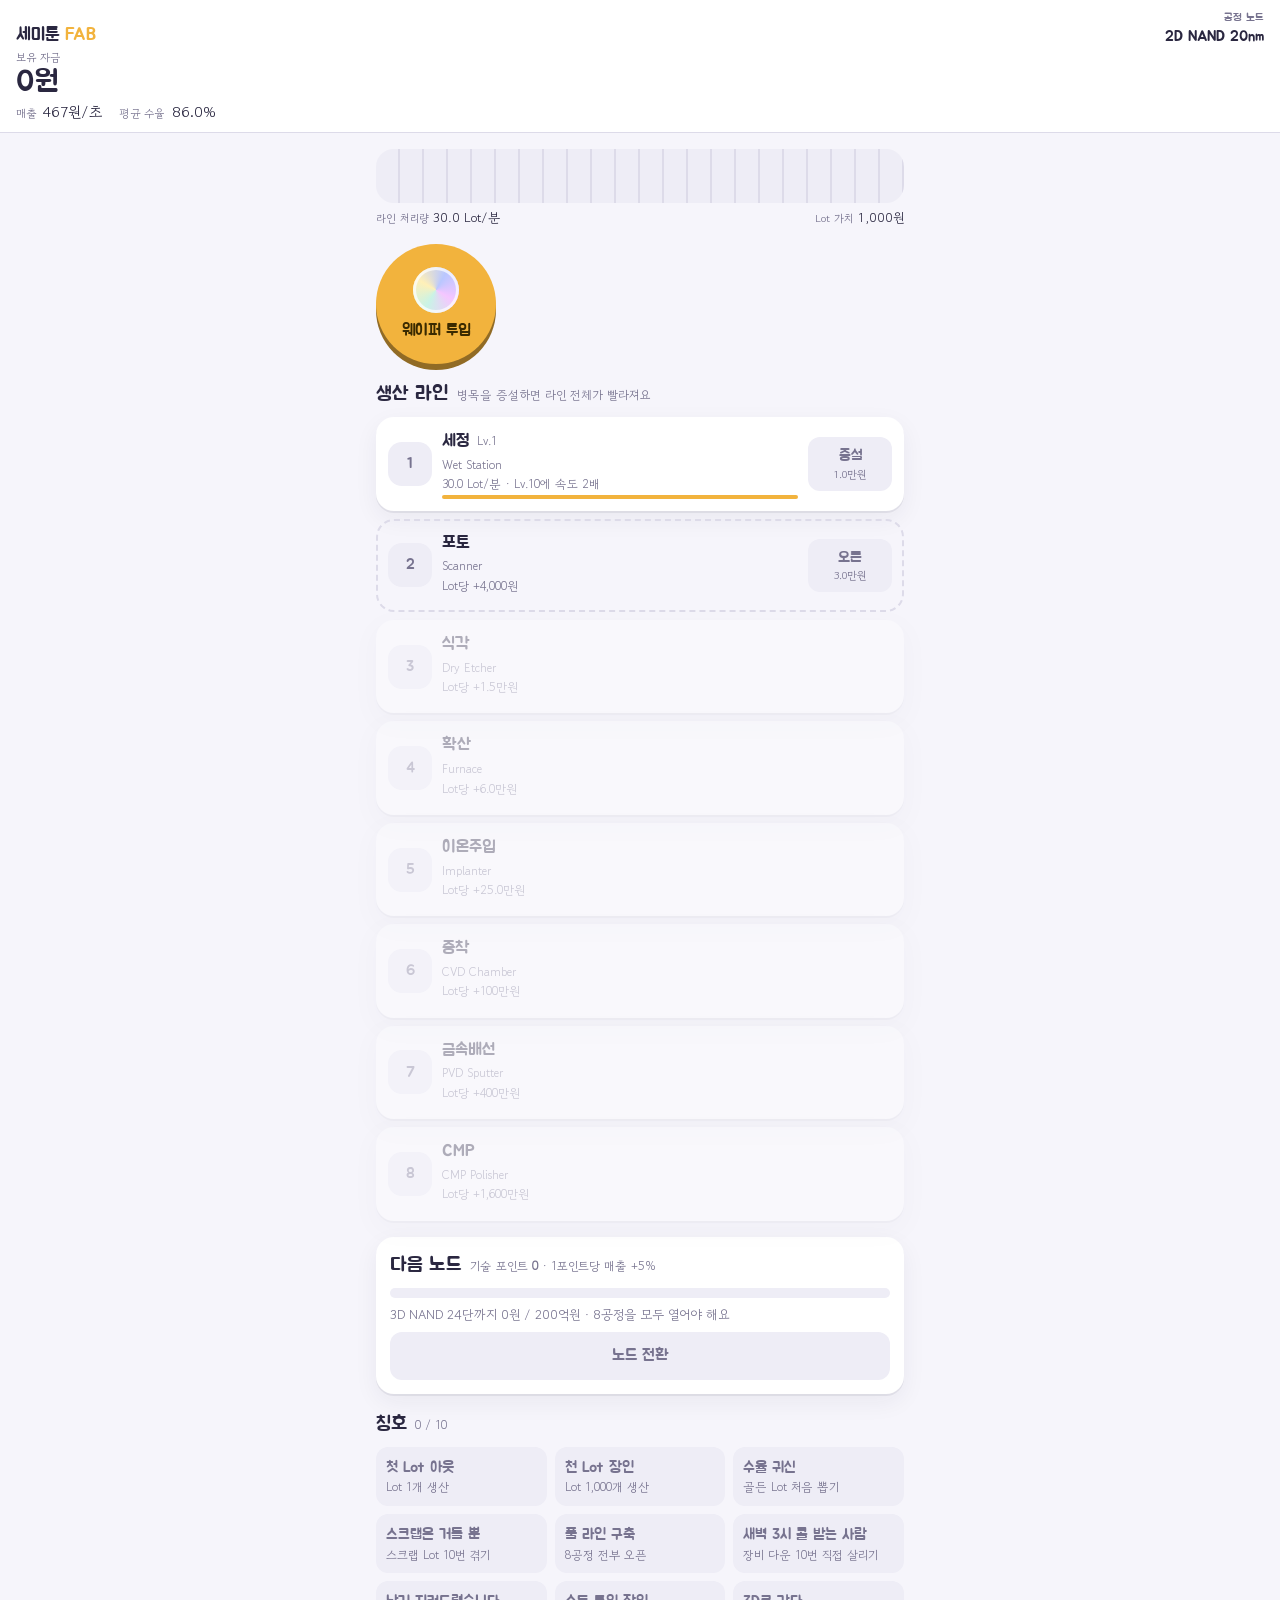
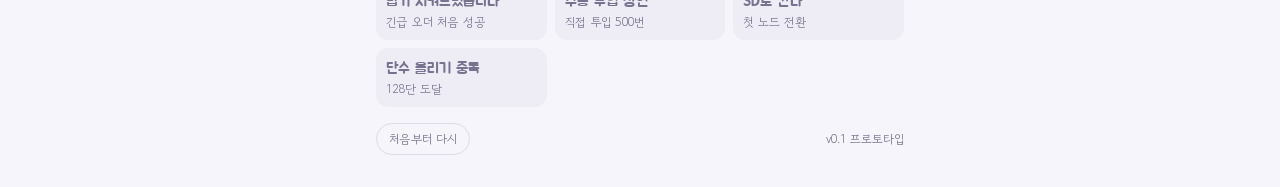
==== index.html @ 812672f9 "v0.1 웹 프로토타입과 협업 규칙 - 8공정 라인, 병목, 수율 룰렛, 돌발 이벤트, 노드 전환, 오프라인 수익, 칭호, 자동 저장 - AGENTS.md: Claude=로직, G" ====
<!doctype html>
<html lang="ko">
<head>
  <meta charset="utf-8">
  <meta name="viewport" content="width=device-width, initial-scale=1, viewport-fit=cover">
  <title>세미툰 FAB</title>
  <meta name="description" content="웨이퍼가 끝없이 흘러가는 귀여운 반도체 팹 방치형 게임">
  <link rel="preconnect" href="https://fonts.googleapis.com">
  <link rel="preconnect" href="https://fonts.gstatic.com" crossorigin>
  <link rel="stylesheet" href="https://fonts.googleapis.com/css2?family=Jua&family=Gowun+Dodum&display=swap">
  <!-- 디자인 (GPT 담당): tokens.css = 색·폰트 변수, style.css = 화면 꾸미기 -->
  <link rel="stylesheet" href="css/tokens.css">
  <link rel="stylesheet" href="css/style.css">
</head>
<body data-event="" data-full-line="false">
  <!--
    id / class / data-속성은 js/ui.js 가 읽고 씁니다. 목록: docs/UI_CONTRACT.md
    장식용 요소는 자유롭게 추가해도 되지만, 계약서에 있는 id와 class는 지우거나 이름을 바꾸지 마세요.
  -->
  <header id="hud" class="hud">
    <div class="hud__brand">세미툰 <b>FAB</b></div>
    <div class="hud__node"><span class="hud__label">공정 노드</span><span id="node-name">2D NAND 20nm</span></div>
    <div class="hud__money"><span class="hud__label">보유 자금</span><span id="money">0원</span></div>
    <div class="hud__stats">
      <span class="hud__stat"><span class="hud__label">매출</span><span id="rate">0원/초</span></span>
      <span class="hud__stat"><span class="hud__label">평균 수율</span><span id="yield-avg">86.0%</span></span>
    </div>
  </header>

  <main class="fab">
    <section id="event-banner" class="event" data-type="" hidden aria-live="polite">
      <div class="event__text">
        <strong id="event-title" class="event__title"></strong>
        <span id="event-desc" class="event__desc"></span>
      </div>
      <span id="event-timer" class="event__timer"></span>
      <button id="event-action" class="event__action" type="button"></button>
      <div class="event__gauge" aria-hidden="true"></div>
    </section>

    <section class="line" aria-label="생산 라인">
      <div id="conveyor" class="conveyor" data-running="false" aria-hidden="true">
        <span class="wafer"></span><span class="wafer"></span><span class="wafer"></span>
        <span class="wafer"></span><span class="wafer"></span><span class="wafer"></span>
      </div>
      <div class="line__stats">
        <span><span class="hud__label">라인 처리량</span> <span id="throughput">0</span></span>
        <span><span class="hud__label">Lot 가치</span> <span id="lot-value">0원</span></span>
      </div>
    </section>

    <section class="tap">
      <button id="tap-btn" class="tap__btn" type="button">
        <span class="tap__wafer" aria-hidden="true"></span>
        <span class="tap__label">웨이퍼 투입</span>
      </button>
      <ol id="lot-feed" class="lot-feed" aria-label="최근 Lot"></ol>
    </section>

    <section class="stations">
      <h2 class="section-title">생산 라인 <small>병목을 증설하면 라인 전체가 빨라져요</small></h2>
      <ol id="station-list" class="station-list"></ol>
    </section>

    <section id="prestige" class="prestige" data-ready="false">
      <h2 class="section-title">다음 노드 <small>기술 포인트 <b id="tech-points">0</b> · 1포인트당 매출 +5%</small></h2>
      <div class="prestige__bar" aria-hidden="true"><span></span></div>
      <p id="prestige-info" class="prestige__info"></p>
      <button id="prestige-btn" class="prestige__btn" type="button" disabled>노드 전환</button>
    </section>

    <section class="achievements">
      <h2 class="section-title">칭호 <small id="achievement-count">0 / 10</small></h2>
      <ul id="achievement-list" class="achievement-list"></ul>
    </section>

    <footer class="footer">
      <button id="reset-btn" class="footer__reset" type="button">처음부터 다시</button>
      <span class="footer__ver">v0.1 프로토타입</span>
    </footer>
  </main>

  <div id="toast-stack" class="toast-stack" aria-live="polite"></div>

  <div id="modal" class="modal" hidden>
    <div class="modal__card" role="dialog" aria-modal="true" aria-labelledby="modal-title">
      <h3 id="modal-title" class="modal__title"></h3>
      <p id="modal-body" class="modal__body"></p>
      <button id="modal-close" class="modal__close" type="button">확인</button>
    </div>
  </div>

  <script type="module" src="js/main.js"></script>
  <!-- 시각 효과 (GPT 담당): fab:* 이벤트를 듣고 연출만 합니다 -->
  <script type="module" src="js/fx.js"></script>
</body>
</html>
---- css/tokens.css ----
/* 디자인 토큰 (담당: GPT)
   임시 버전 — Claude가 화면 확인용으로 만든 기본값입니다. 자유롭게 갈아엎어 주세요.
   컨셉 메모: 포토 베이의 노란 조명 + 방진복 흰색 + 무지갯빛 웨이퍼 */

:root {
  --bg: #f6f5fb;
  --surface: #ffffff;
  --surface-2: #eeedf6;
  --fg: #2a2740;
  --muted: #77738f;
  --line: #dddbe9;

  --accent: #f2b33d;        /* 포토 베이 노란 조명 */
  --accent-fg: #3a2a00;
  --accent-soft: #fff1cf;

  --good: #2fa57a;
  --warn: #e8822a;          /* 병목 */
  --bad: #e2504c;           /* 장비 다운 / 스크랩 */
  --golden: #e7b416;

  --wafer: conic-gradient(from 30deg, #b9c7ff, #f5c6ff, #c9f3e6, #fff0b8, #b9c7ff);

  --font-display: 'Jua', 'Apple SD Gothic Neo', 'Malgun Gothic', sans-serif;
  --font-body: 'Gowun Dodum', 'Apple SD Gothic Neo', 'Malgun Gothic', sans-serif;

  --radius: 18px;
  --radius-sm: 12px;
  --shadow: 0 2px 0 rgba(42, 39, 64, .08), 0 8px 24px rgba(42, 39, 64, .06);
}

@media (prefers-color-scheme: dark) {
  :root {
    --bg: #17151f;
    --surface: #221f2e;
    --surface-2: #2c2939;
    --fg: #efedf7;
    --muted: #a19db8;
    --line: #3a3649;
    --accent: #f5bf55;
    --accent-fg: #2a1d00;
    --accent-soft: #3d321a;
    --shadow: 0 2px 0 rgba(0, 0, 0, .3);
    color-scheme: dark;
  }
}
---- css/style.css ----
/* 화면 스타일 (담당: GPT)
   임시 버전 — 동작 확인용 기본 레이아웃입니다. 상태별 선택자 목록은 docs/UI_CONTRACT.md 참고. */

* { box-sizing: border-box; }
[hidden] { display: none !important; } /* 지우지 마세요: 숨긴 모달·배너가 터치를 막는 버그 방지 */
html, body { margin: 0; }
body {
  background: var(--bg);
  color: var(--fg);
  font-family: var(--font-body);
  font-size: 15px;
  line-height: 1.45;
  -webkit-tap-highlight-color: transparent;
  padding-bottom: env(safe-area-inset-bottom, 0px);
}
button { font: inherit; color: inherit; cursor: pointer; }
button:focus-visible { outline: 3px solid var(--accent); outline-offset: 2px; }
.hud__label { font-size: 11px; color: var(--muted); letter-spacing: .02em; }

/* ---------- 상단 HUD ---------- */
.hud {
  position: sticky; top: 0; z-index: 5;
  display: grid; grid-template-columns: 1fr auto; gap: 2px 12px; align-items: end;
  padding: calc(10px + env(safe-area-inset-top, 0px)) max(16px, env(safe-area-inset-right, 0px)) 10px max(16px, env(safe-area-inset-left, 0px));
  background: var(--surface);
  border-bottom: 1px solid var(--line);
}
.hud__brand { font-family: var(--font-display); font-size: 18px; }
.hud__brand b { color: var(--accent); font-weight: 400; }
.hud__node { display: flex; flex-direction: column; align-items: flex-end; font-family: var(--font-display); }
.hud__money { grid-column: 1 / -1; display: flex; flex-direction: column; }
#money { font-family: var(--font-display); font-size: 30px; line-height: 1.1; font-variant-numeric: tabular-nums; }
.hud__stats { grid-column: 1 / -1; display: flex; gap: 16px; font-variant-numeric: tabular-nums; }
.hud__stat { display: flex; gap: 6px; align-items: baseline; }

.fab {
  display: flex; flex-direction: column; gap: 16px;
  max-width: 560px; margin: 0 auto;
  padding-block: 16px 32px;
  padding-left: max(16px, env(safe-area-inset-left, 0px));
  padding-right: max(16px, env(safe-area-inset-right, 0px));
}
.section-title { font-family: var(--font-display); font-weight: 400; font-size: 20px; margin: 0 0 8px; display: flex; flex-wrap: wrap; align-items: baseline; gap: 8px; }
.section-title small { font-family: var(--font-body); font-size: 12px; color: var(--muted); }

/* ---------- 이벤트 배너 ---------- */
.event {
  position: relative; overflow: hidden;
  display: grid; grid-template-columns: 1fr auto; gap: 4px 12px; align-items: center;
  padding: 12px 14px 16px; border-radius: var(--radius);
  background: var(--accent-soft); border: 2px solid var(--accent);
}
.event[data-type="down"] { background: color-mix(in srgb, var(--bad) 14%, var(--surface)); border-color: var(--bad); animation: shake .4s ease-in-out 2; }
.event[data-type="particle"] { background: var(--surface-2); border-color: var(--muted); }
.event__text { display: flex; flex-direction: column; min-width: 0; }
.event__title { font-family: var(--font-display); font-weight: 400; font-size: 18px; }
.event__desc { font-size: 13px; color: var(--muted); }
.event__timer { font-variant-numeric: tabular-nums; font-size: 13px; color: var(--muted); }
.event__action {
  grid-column: 1 / -1; padding: 10px; border: 0; border-radius: var(--radius-sm);
  background: var(--fg); color: var(--bg); font-family: var(--font-display); font-size: 17px;
}
.event__action:active { transform: scale(.97); }
.event__gauge { position: absolute; left: 0; bottom: 0; height: 4px; width: calc(var(--time-left, 1) * 100%); background: currentColor; opacity: .35; transition: width .1s linear; }

/* ---------- 컨베이어 ---------- */
.line { display: flex; flex-direction: column; gap: 6px; }
.conveyor {
  position: relative; height: 54px; overflow: hidden;
  border-radius: var(--radius); background: var(--surface-2);
  background-image: repeating-linear-gradient(90deg, transparent 0 22px, var(--line) 22px 24px);
}
.wafer {
  position: absolute; top: 9px; left: -40px; width: 36px; height: 36px; border-radius: 50%;
  background: var(--wafer); box-shadow: inset 0 0 0 3px rgba(255,255,255,.6);
  animation: travel calc(var(--lot-interval, 2s) * 6) linear infinite;
}
.wafer:nth-child(2) { animation-delay: calc(var(--lot-interval, 2s) * -1); }
.wafer:nth-child(3) { animation-delay: calc(var(--lot-interval, 2s) * -2); }
.wafer:nth-child(4) { animation-delay: calc(var(--lot-interval, 2s) * -3); }
.wafer:nth-child(5) { animation-delay: calc(var(--lot-interval, 2s) * -4); }
.wafer:nth-child(6) { animation-delay: calc(var(--lot-interval, 2s) * -5); }
.conveyor[data-running="false"] .wafer { animation-play-state: paused; }
@keyframes travel { to { transform: translateX(calc(100vw + 80px)); } }
@media (min-width: 560px) { @keyframes travel { to { transform: translateX(620px); } } }
.line__stats { display: flex; justify-content: space-between; font-size: 13px; font-variant-numeric: tabular-nums; }

/* ---------- 투입 버튼 ---------- */
.tap { display: grid; grid-template-columns: auto 1fr; gap: 12px; align-items: start; }
.tap__btn {
  width: 120px; height: 120px; border-radius: 50%; border: 0;
  display: flex; flex-direction: column; align-items: center; justify-content: center; gap: 6px;
  background: var(--accent); color: var(--accent-fg); box-shadow: 0 6px 0 color-mix(in srgb, var(--accent) 60%, #000);
  font-family: var(--font-display); font-size: 16px; touch-action: manipulation; user-select: none;
}
.tap__btn:active { transform: translateY(4px); box-shadow: 0 2px 0 color-mix(in srgb, var(--accent) 60%, #000); }
.tap__wafer { width: 46px; height: 46px; border-radius: 50%; background: var(--wafer); box-shadow: inset 0 0 0 3px rgba(255,255,255,.7); }
.lot-feed { list-style: none; margin: 0; padding: 0; display: flex; flex-direction: column; gap: 4px; min-width: 0; }
.lot { display: flex; gap: 8px; align-items: baseline; font-size: 13px; padding: 4px 8px; border-radius: 8px; background: var(--surface); font-variant-numeric: tabular-nums; animation: pop .25s ease-out; }
.lot__tag { color: var(--muted); }
.lot__value { margin-left: auto; color: var(--good); }
.lot[data-kind="golden"] { background: var(--golden); color: #3a2a00; }
.lot[data-kind="golden"] .lot__tag, .lot[data-kind="golden"] .lot__value { color: inherit; font-weight: 700; }
.lot[data-kind="scrap"] .lot__tag, .lot[data-kind="scrap"] .lot__value { color: var(--bad); }

/* ---------- 스테이션 ---------- */
.station-list { list-style: none; margin: 0; padding: 0; display: flex; flex-direction: column; gap: 8px; }
.station {
  display: grid; grid-template-columns: 44px 1fr auto; gap: 10px; align-items: center;
  padding: 10px; border-radius: var(--radius); background: var(--surface); box-shadow: var(--shadow);
  border: 2px solid transparent;
}
.station__icon { width: 44px; height: 44px; border-radius: 14px; background: var(--surface-2); display: grid; place-items: center; font-family: var(--font-display); color: var(--muted); }
.station__body { min-width: 0; display: flex; flex-direction: column; gap: 2px; }
.station__head { display: flex; gap: 8px; align-items: baseline; }
.station__name { font-family: var(--font-display); font-size: 17px; }
.station__level { font-size: 12px; color: var(--muted); }
.station__equip, .station__rate { font-size: 12px; color: var(--muted); }
.station__bar { height: 4px; border-radius: 2px; background: var(--surface-2); overflow: hidden; }
.station__bar span { display: block; height: 100%; width: 100%; background: var(--accent); transform-origin: left; animation: fill var(--cycle, 2s) linear infinite; }
@keyframes fill { from { transform: scaleX(0); } to { transform: scaleX(1); } }
.station__action {
  display: flex; flex-direction: column; align-items: center; min-width: 84px;
  padding: 8px 10px; border: 0; border-radius: var(--radius-sm);
  background: var(--accent); color: var(--accent-fg);
}
.station__action-label { font-family: var(--font-display); font-size: 15px; }
.station__cost { font-size: 11px; font-variant-numeric: tabular-nums; }
.station__action:active { transform: scale(.96); }
.station[data-affordable="false"] .station__action { background: var(--surface-2); color: var(--muted); }

.station[data-state="hidden"] { opacity: .35; }
.station[data-state="hidden"] .station__action { visibility: hidden; }
.station[data-state="hidden"] .station__bar,
.station[data-state="locked"] .station__bar { visibility: hidden; }
.station[data-state="locked"] { border-style: dashed; border-color: var(--line); background: transparent; box-shadow: none; }
.station[data-state="bottleneck"] { border-color: var(--warn); }
.station[data-state="bottleneck"] .station__level::after { content: ' · 병목'; color: var(--warn); }
.station[data-state="down"] { border-color: var(--bad); animation: shake .4s ease-in-out infinite; }
.station[data-state="down"] .station__action { background: var(--bad); color: #fff; }
.station[data-state="down"] .station__bar span { animation-play-state: paused; background: var(--bad); }

/* ---------- 노드 전환 ---------- */
.prestige { padding: 14px; border-radius: var(--radius); background: var(--surface); box-shadow: var(--shadow); }
.prestige__bar { height: 10px; border-radius: 5px; background: var(--surface-2); overflow: hidden; }
.prestige__bar span { display: block; height: 100%; background: var(--accent); transform-origin: left; transform: scaleX(var(--progress, 0)); transition: transform .3s; }
.prestige__info { font-size: 13px; color: var(--muted); margin: 8px 0; font-variant-numeric: tabular-nums; }
.prestige__btn { width: 100%; padding: 12px; border: 0; border-radius: var(--radius-sm); background: var(--fg); color: var(--bg); font-family: var(--font-display); font-size: 16px; }
.prestige__btn:disabled { background: var(--surface-2); color: var(--muted); cursor: default; }
.prestige__btn[data-confirm="true"] { background: var(--bad); color: #fff; }

/* ---------- 칭호 ---------- */
.achievement-list { list-style: none; margin: 0; padding: 0; display: grid; grid-template-columns: repeat(auto-fill, minmax(150px, 1fr)); gap: 8px; }
.achievement { display: flex; flex-direction: column; padding: 10px; border-radius: var(--radius-sm); background: var(--surface-2); color: var(--muted); }
.achievement__name { font-family: var(--font-display); font-size: 15px; }
.achievement__desc { font-size: 12px; }
.achievement[data-unlocked="true"] { background: var(--accent-soft); color: var(--fg); }

.footer { display: flex; justify-content: space-between; align-items: center; font-size: 12px; color: var(--muted); }
.footer__reset { background: none; border: 1px solid var(--line); border-radius: 999px; padding: 6px 12px; color: var(--muted); }
.footer__reset[data-confirm="true"] { border-color: var(--bad); color: var(--bad); }

/* ---------- 토스트 / 모달 ---------- */
.toast-stack { position: fixed; left: 0; right: 0; bottom: calc(16px + env(safe-area-inset-bottom, 0px)); display: flex; flex-direction: column; align-items: center; gap: 6px; pointer-events: none; z-index: 20; padding-inline: 16px; }
.toast { padding: 8px 14px; border-radius: 999px; background: var(--fg); color: var(--bg); font-size: 14px; animation: pop .25s ease-out, fade .4s 2.8s forwards; }
.toast[data-kind="good"] { background: var(--good); color: #fff; }
.toast[data-kind="bad"] { background: var(--bad); color: #fff; }
.toast[data-kind="achievement"] { background: var(--golden); color: #3a2a00; }

.modal { position: fixed; inset: 0; z-index: 30; display: grid; place-items: center; padding: 24px; background: rgba(20, 18, 30, .45); }
.modal__card { width: min(360px, 100%); padding: 20px; border-radius: var(--radius); background: var(--surface); text-align: center; }
.modal__title { font-family: var(--font-display); font-weight: 400; font-size: 22px; margin: 0 0 8px; }
.modal__body { margin: 0 0 16px; color: var(--muted); }
.modal__close { width: 100%; padding: 12px; border: 0; border-radius: var(--radius-sm); background: var(--accent); color: var(--accent-fg); font-family: var(--font-display); font-size: 16px; }

body[data-event="particle"] .conveyor { filter: blur(1px) saturate(.6); }

@keyframes shake { 0%, 100% { transform: translateX(0); } 25% { transform: translateX(-3px); } 75% { transform: translateX(3px); } }
@keyframes pop { from { transform: scale(.9); opacity: 0; } }
@keyframes fade { to { opacity: 0; } }

@media (prefers-reduced-motion: reduce) {
  *, *::before, *::after { animation-duration: .01ms !important; animation-iteration-count: 1 !important; transition: none !important; }
}
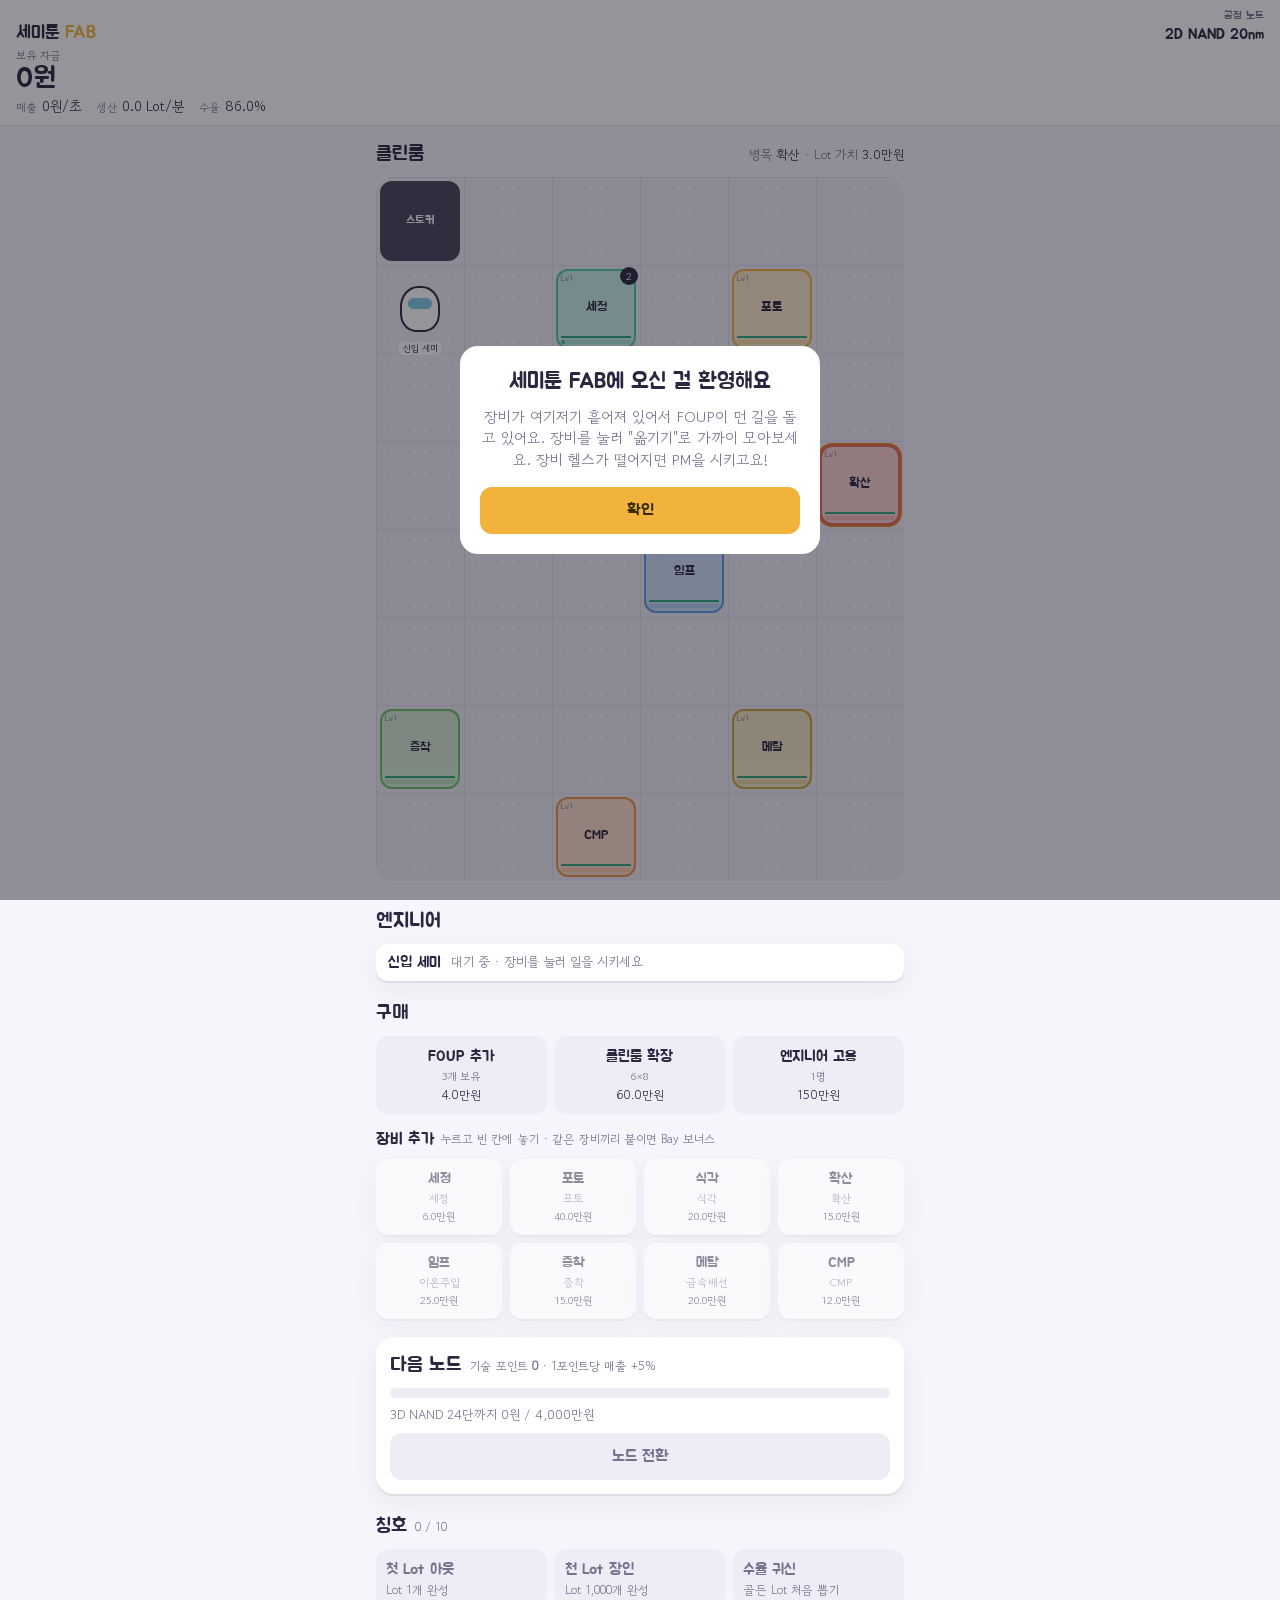
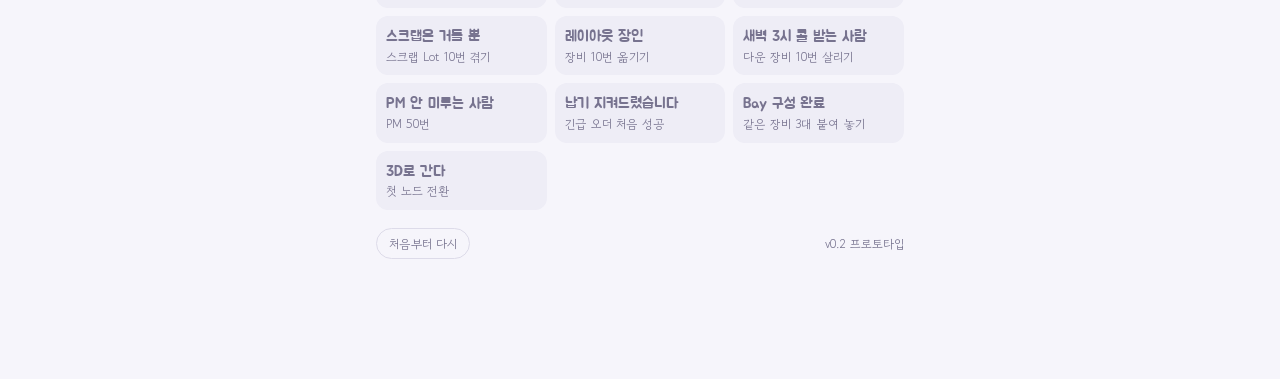
==== commit ab63491c: "WIP: 클린룸 바닥형 팹 (격자 배치, FOUP 이동, 엔지니어) Co-Authored-By: Claude Opus 5.5 <noreply@anthropic.com> Claude" ====
--- a/index.html
+++ b/index.html
@@ -4,7 +4,7 @@
   <meta charset="utf-8">
   <meta name="viewport" content="width=device-width, initial-scale=1, viewport-fit=cover">
   <title>세미툰 FAB</title>
-  <meta name="description" content="웨이퍼가 끝없이 흘러가는 귀여운 반도체 팹 방치형 게임">
+  <meta name="description" content="장비를 깔고 FOUP을 굴리는 귀여운 반도체 팹 타이쿤">
   <link rel="preconnect" href="https://fonts.googleapis.com">
   <link rel="preconnect" href="https://fonts.gstatic.com" crossorigin>
   <link rel="stylesheet" href="https://fonts.googleapis.com/css2?family=Jua&family=Gowun+Dodum&display=swap">
@@ -12,7 +12,7 @@
   <link rel="stylesheet" href="css/tokens.css">
   <link rel="stylesheet" href="css/style.css">
 </head>
-<body data-event="" data-full-line="false">
+<body data-event="">
   <!--
     id / class / data-속성은 js/ui.js 가 읽고 씁니다. 목록: docs/UI_CONTRACT.md
     장식용 요소는 자유롭게 추가해도 되지만, 계약서에 있는 id와 class는 지우거나 이름을 바꾸지 마세요.
@@ -23,7 +23,8 @@
     <div class="hud__money"><span class="hud__label">보유 자금</span><span id="money">0원</span></div>
     <div class="hud__stats">
       <span class="hud__stat"><span class="hud__label">매출</span><span id="rate">0원/초</span></span>
-      <span class="hud__stat"><span class="hud__label">평균 수율</span><span id="yield-avg">86.0%</span></span>
+      <span class="hud__stat"><span class="hud__label">생산</span><span id="lots-rate">0 Lot/분</span></span>
+      <span class="hud__stat"><span class="hud__label">수율</span><span id="yield-avg">86.0%</span></span>
     </div>
   </header>
 
@@ -38,28 +39,61 @@
       <div class="event__gauge" aria-hidden="true"></div>
     </section>
 
-    <section class="line" aria-label="생산 라인">
-      <div id="conveyor" class="conveyor" data-running="false" aria-hidden="true">
-        <span class="wafer"></span><span class="wafer"></span><span class="wafer"></span>
-        <span class="wafer"></span><span class="wafer"></span><span class="wafer"></span>
+    <section class="cleanroom" aria-label="클린룸">
+      <div class="cleanroom__head">
+        <h2 class="section-title">클린룸</h2>
+        <span class="cleanroom__meta">병목 <b id="bottleneck">-</b> · Lot 가치 <b id="lot-value">0원</b></span>
       </div>
-      <div class="line__stats">
-        <span><span class="hud__label">라인 처리량</span> <span id="throughput">0</span></span>
-        <span><span class="hud__label">Lot 가치</span> <span id="lot-value">0원</span></span>
+      <div id="mode-bar" class="mode-bar" hidden>
+        <span id="mode-text"></span>
+        <button id="mode-cancel" class="mode-bar__cancel" type="button">취소</button>
+      </div>
+      <!-- 바닥: JS가 --cols, --rows, --cell 을 넣고, 모든 엔티티는 --x, --y 칸 좌표로 배치됩니다 -->
+      <div id="floor" class="floor" data-mode="">
+        <div id="stocker" class="stocker" aria-label="스토커"><span class="stocker__label">스토커</span></div>
+        <div id="floor-hints" class="floor__hints" aria-hidden="true"></div>
+        <div id="floor-entities" class="floor__entities"></div>
+      </div>
+      <ol id="lot-feed" class="lot-feed" aria-label="최근 Lot"></ol>
+    </section>
+
+    <section id="tool-panel" class="panel" data-type="" data-state="ok" hidden aria-live="polite">
+      <div class="panel__head">
+        <div class="panel__icon" aria-hidden="true"></div>
+        <div class="panel__title">
+          <strong id="panel-name"></strong>
+          <span id="panel-equip"></span>
+        </div>
+        <button id="panel-close" class="panel__close" type="button" aria-label="닫기">✕</button>
+      </div>
+      <dl class="panel__stats">
+        <div><dt>헬스</dt><dd><span class="panel__health" aria-hidden="true"><span></span></span><span id="panel-health"></span></dd></div>
+        <div><dt>처리 속도</dt><dd id="panel-speed"></dd></div>
+        <div><dt>대기 FOUP</dt><dd id="panel-queue"></dd></div>
+        <div><dt>Bay 보너스</dt><dd id="panel-bay"></dd></div>
+      </dl>
+      <p id="panel-hint" class="panel__hint"></p>
+      <div class="panel__actions">
+        <button id="panel-upgrade" class="btn btn--primary" type="button"><span class="btn__label">증설</span><span class="btn__cost"></span></button>
+        <button id="panel-pm" class="btn" type="button"><span class="btn__label">PM 시키기</span><span class="btn__cost"></span></button>
+        <button id="panel-move" class="btn" type="button"><span class="btn__label">옮기기</span><span class="btn__cost">무료</span></button>
       </div>
     </section>
 
-    <section class="tap">
-      <button id="tap-btn" class="tap__btn" type="button">
-        <span class="tap__wafer" aria-hidden="true"></span>
-        <span class="tap__label">웨이퍼 투입</span>
-      </button>
-      <ol id="lot-feed" class="lot-feed" aria-label="최근 Lot"></ol>
+    <section class="crew">
+      <h2 class="section-title">엔지니어 <small id="job-count"></small></h2>
+      <ul id="engineer-list" class="engineer-list"></ul>
     </section>
 
-    <section class="stations">
-      <h2 class="section-title">생산 라인 <small>병목을 증설하면 라인 전체가 빨라져요</small></h2>
-      <ol id="station-list" class="station-list"></ol>
+    <section id="shop" class="shop">
+      <h2 class="section-title">구매</h2>
+      <div class="shop__row">
+        <button id="buy-foup" class="btn shop__item" type="button"><span class="btn__label">FOUP 추가</span><span class="btn__note"></span><span class="btn__cost"></span></button>
+        <button id="buy-expand" class="btn shop__item" type="button"><span class="btn__label">클린룸 확장</span><span class="btn__note"></span><span class="btn__cost"></span></button>
+        <button id="buy-engineer" class="btn shop__item" type="button"><span class="btn__label">엔지니어 고용</span><span class="btn__note"></span><span class="btn__cost"></span></button>
+      </div>
+      <h3 class="shop__sub">장비 추가 <small>누르고 빈 칸에 놓기 · 같은 장비끼리 붙이면 Bay 보너스</small></h3>
+      <div id="shop-tools" class="shop__tools"></div>
     </section>
 
     <section id="prestige" class="prestige" data-ready="false">
@@ -76,7 +110,7 @@
 
     <footer class="footer">
       <button id="reset-btn" class="footer__reset" type="button">처음부터 다시</button>
-      <span class="footer__ver">v0.1 프로토타입</span>
+      <span class="footer__ver">v0.2 프로토타입</span>
     </footer>
   </main>
 
--- a/css/style.css
+++ b/css/style.css
@@ -1,8 +1,9 @@
 /* 화면 스타일 (담당: GPT)
-   임시 버전 — 동작 확인용 기본 레이아웃입니다. 상태별 선택자 목록은 docs/UI_CONTRACT.md 참고. */
+   임시 버전 — v0.2에서 화면 구조가 클린룸 바닥형으로 바뀌어 Claude가 동작 확인용으로 다시 깔아둔 기본 스타일입니다.
+   자유롭게 갈아엎어 주세요. 상태별 선택자 목록은 docs/UI_CONTRACT.md 참고. */
 
 * { box-sizing: border-box; }
-[hidden] { display: none !important; } /* 지우지 마세요: 숨긴 모달·배너가 터치를 막는 버그 방지 */
+[hidden] { display: none !important; } /* 지우지 마세요: 숨긴 모달·패널이 터치를 막는 버그 방지 */
 html, body { margin: 0; }
 body {
   background: var(--bg);
@@ -15,13 +16,14 @@
 }
 button { font: inherit; color: inherit; cursor: pointer; }
 button:focus-visible { outline: 3px solid var(--accent); outline-offset: 2px; }
+button:disabled { cursor: default; }
 .hud__label { font-size: 11px; color: var(--muted); letter-spacing: .02em; }
 
 /* ---------- 상단 HUD ---------- */
 .hud {
   position: sticky; top: 0; z-index: 5;
   display: grid; grid-template-columns: 1fr auto; gap: 2px 12px; align-items: end;
-  padding: calc(10px + env(safe-area-inset-top, 0px)) max(16px, env(safe-area-inset-right, 0px)) 10px max(16px, env(safe-area-inset-left, 0px));
+  padding: calc(8px + env(safe-area-inset-top, 0px)) max(16px, env(safe-area-inset-right, 0px)) 8px max(16px, env(safe-area-inset-left, 0px));
   background: var(--surface);
   border-bottom: 1px solid var(--line);
 }
@@ -29,14 +31,14 @@
 .hud__brand b { color: var(--accent); font-weight: 400; }
 .hud__node { display: flex; flex-direction: column; align-items: flex-end; font-family: var(--font-display); }
 .hud__money { grid-column: 1 / -1; display: flex; flex-direction: column; }
-#money { font-family: var(--font-display); font-size: 30px; line-height: 1.1; font-variant-numeric: tabular-nums; }
-.hud__stats { grid-column: 1 / -1; display: flex; gap: 16px; font-variant-numeric: tabular-nums; }
-.hud__stat { display: flex; gap: 6px; align-items: baseline; }
+#money { font-family: var(--font-display); font-size: 28px; line-height: 1.1; font-variant-numeric: tabular-nums; }
+.hud__stats { grid-column: 1 / -1; display: flex; flex-wrap: wrap; gap: 4px 14px; font-variant-numeric: tabular-nums; font-size: 14px; }
+.hud__stat { display: flex; gap: 5px; align-items: baseline; }
 
 .fab {
-  display: flex; flex-direction: column; gap: 16px;
+  display: flex; flex-direction: column; gap: 18px;
   max-width: 560px; margin: 0 auto;
-  padding-block: 16px 32px;
+  padding-block: 14px 120px;
   padding-left: max(16px, env(safe-area-inset-left, 0px));
   padding-right: max(16px, env(safe-area-inset-right, 0px));
 }
@@ -50,103 +52,179 @@
   padding: 12px 14px 16px; border-radius: var(--radius);
   background: var(--accent-soft); border: 2px solid var(--accent);
 }
-.event[data-type="down"] { background: color-mix(in srgb, var(--bad) 14%, var(--surface)); border-color: var(--bad); animation: shake .4s ease-in-out 2; }
 .event[data-type="particle"] { background: var(--surface-2); border-color: var(--muted); }
 .event__text { display: flex; flex-direction: column; min-width: 0; }
 .event__title { font-family: var(--font-display); font-weight: 400; font-size: 18px; }
-.event__desc { font-size: 13px; color: var(--muted); }
-.event__timer { font-variant-numeric: tabular-nums; font-size: 13px; color: var(--muted); }
-.event__action {
-  grid-column: 1 / -1; padding: 10px; border: 0; border-radius: var(--radius-sm);
-  background: var(--fg); color: var(--bg); font-family: var(--font-display); font-size: 17px;
-}
-.event__action:active { transform: scale(.97); }
-.event__gauge { position: absolute; left: 0; bottom: 0; height: 4px; width: calc(var(--time-left, 1) * 100%); background: currentColor; opacity: .35; transition: width .1s linear; }
-
-/* ---------- 컨베이어 ---------- */
-.line { display: flex; flex-direction: column; gap: 6px; }
-.conveyor {
-  position: relative; height: 54px; overflow: hidden;
-  border-radius: var(--radius); background: var(--surface-2);
-  background-image: repeating-linear-gradient(90deg, transparent 0 22px, var(--line) 22px 24px);
-}
-.wafer {
-  position: absolute; top: 9px; left: -40px; width: 36px; height: 36px; border-radius: 50%;
-  background: var(--wafer); box-shadow: inset 0 0 0 3px rgba(255,255,255,.6);
-  animation: travel calc(var(--lot-interval, 2s) * 6) linear infinite;
-}
-.wafer:nth-child(2) { animation-delay: calc(var(--lot-interval, 2s) * -1); }
-.wafer:nth-child(3) { animation-delay: calc(var(--lot-interval, 2s) * -2); }
-.wafer:nth-child(4) { animation-delay: calc(var(--lot-interval, 2s) * -3); }
-.wafer:nth-child(5) { animation-delay: calc(var(--lot-interval, 2s) * -4); }
-.wafer:nth-child(6) { animation-delay: calc(var(--lot-interval, 2s) * -5); }
-.conveyor[data-running="false"] .wafer { animation-play-state: paused; }
-@keyframes travel { to { transform: translateX(calc(100vw + 80px)); } }
-@media (min-width: 560px) { @keyframes travel { to { transform: translateX(620px); } } }
-.line__stats { display: flex; justify-content: space-between; font-size: 13px; font-variant-numeric: tabular-nums; }
-
-/* ---------- 투입 버튼 ---------- */
-.tap { display: grid; grid-template-columns: auto 1fr; gap: 12px; align-items: start; }
-.tap__btn {
-  width: 120px; height: 120px; border-radius: 50%; border: 0;
-  display: flex; flex-direction: column; align-items: center; justify-content: center; gap: 6px;
-  background: var(--accent); color: var(--accent-fg); box-shadow: 0 6px 0 color-mix(in srgb, var(--accent) 60%, #000);
-  font-family: var(--font-display); font-size: 16px; touch-action: manipulation; user-select: none;
-}
-.tap__btn:active { transform: translateY(4px); box-shadow: 0 2px 0 color-mix(in srgb, var(--accent) 60%, #000); }
-.tap__wafer { width: 46px; height: 46px; border-radius: 50%; background: var(--wafer); box-shadow: inset 0 0 0 3px rgba(255,255,255,.7); }
-.lot-feed { list-style: none; margin: 0; padding: 0; display: flex; flex-direction: column; gap: 4px; min-width: 0; }
-.lot { display: flex; gap: 8px; align-items: baseline; font-size: 13px; padding: 4px 8px; border-radius: 8px; background: var(--surface); font-variant-numeric: tabular-nums; animation: pop .25s ease-out; }
+.event__desc, .event__timer { font-size: 13px; color: var(--muted); font-variant-numeric: tabular-nums; }
+.event__action { grid-column: 1 / -1; padding: 10px; border: 0; border-radius: var(--radius-sm); background: var(--fg); color: var(--bg); font-family: var(--font-display); font-size: 17px; }
+.event__gauge { position: absolute; left: 0; bottom: 0; height: 4px; width: calc(var(--time-left, 1) * 100%); background: currentColor; opacity: .35; }
+
+/* ---------- 클린룸 바닥 ---------- */
+.cleanroom__head { display: flex; justify-content: space-between; align-items: baseline; gap: 8px; flex-wrap: wrap; }
+.cleanroom__head .section-title { margin: 0; }
+.cleanroom__meta { font-size: 13px; color: var(--muted); }
+.cleanroom__meta b { color: var(--fg); font-weight: 400; }
+
+.mode-bar {
+  display: flex; align-items: center; justify-content: space-between; gap: 8px;
+  margin-block: 8px; padding: 8px 12px; border-radius: var(--radius-sm);
+  background: var(--accent); color: var(--accent-fg); font-family: var(--font-display);
+}
+.mode-bar__cancel { border: 0; border-radius: 999px; padding: 4px 12px; background: var(--accent-fg); color: var(--accent); }
+
+.floor {
+  --cell: 56px;
+  position: relative; margin-top: 8px;
+  width: 100%; height: calc(var(--cell) * var(--rows, 8));
+  border-radius: var(--radius); overflow: hidden;
+  background-color: var(--surface-2);
+  /* 클린룸 그레이팅 바닥: 칸마다 구멍 뚫린 타일 */
+  background-image:
+    radial-gradient(circle, var(--line) 1.5px, transparent 1.6px),
+    linear-gradient(var(--line) 1px, transparent 1px),
+    linear-gradient(90deg, var(--line) 1px, transparent 1px);
+  background-size: calc(var(--cell) / 4) calc(var(--cell) / 4), var(--cell) var(--cell), var(--cell) var(--cell);
+  touch-action: manipulation;
+  user-select: none;
+}
+.floor[data-mode="buy"], .floor[data-mode="move"] { outline: 3px dashed var(--accent); outline-offset: 2px; }
+
+/* 모든 엔티티 공통: 칸 좌표(--x, --y) × 칸 크기(--cell) */
+.stocker, .tool, .foup, .engineer, .cell-hint {
+  position: absolute; left: 0; top: 0;
+  width: var(--cell); height: var(--cell);
+  transform: translate(calc(var(--x) * var(--cell)), calc(var(--y) * var(--cell)));
+}
+.floor__hints, .floor__entities { position: absolute; inset: 0; }
+.floor__entities { pointer-events: none; }
+
+.cell-hint { border: 2px dashed var(--accent); border-radius: 12px; background: color-mix(in srgb, var(--accent) 12%, transparent); animation: blink 1s ease-in-out infinite alternate; }
+
+.stocker { display: grid; place-items: center; padding: 4px; }
+.stocker::before { content: ''; position: absolute; inset: 4px; border-radius: 12px; background: var(--fg); opacity: .85; }
+.stocker__label { position: relative; color: var(--bg); font-family: var(--font-display); font-size: 12px; }
+
+/* 장비: 공정마다 색 하나 */
+.tool { --c: var(--muted); padding: 4px; z-index: 1; }
+.tool[data-type="clean"] { --c: #4cc6b0; }
+.tool[data-type="photo"] { --c: #f2b33d; }
+.tool[data-type="etch"]  { --c: #9b7be0; }
+.tool[data-type="diff"]  { --c: #e8695f; }
+.tool[data-type="imp"]   { --c: #5a9be8; }
+.tool[data-type="depo"]  { --c: #6dc06a; }
+.tool[data-type="metal"] { --c: #c9a43a; }
+.tool[data-type="cmp"]   { --c: #ee9046; }
+.tool::before {
+  content: ''; position: absolute; inset: 4px; border-radius: 12px;
+  background: color-mix(in srgb, var(--c) 30%, var(--surface));
+  border: 2px solid var(--c);
+}
+.tool__icon { position: absolute; inset: 0; display: grid; place-items: center; font-family: var(--font-display); font-size: 13px; color: var(--fg); }
+.tool__lv { position: absolute; left: 8px; top: 7px; font-size: 9px; color: var(--muted); }
+.tool__queue:not(:empty) {
+  position: absolute; right: 2px; top: 2px; min-width: 18px; height: 18px; padding: 0 4px;
+  border-radius: 9px; background: var(--fg); color: var(--bg); font-size: 11px; line-height: 18px; text-align: center;
+}
+.tool__progress { position: absolute; left: 9px; right: 9px; bottom: 9px; height: 4px; border-radius: 2px; background: color-mix(in srgb, var(--c) 25%, transparent); overflow: hidden; }
+.tool__progress span { display: block; height: 100%; background: var(--c); transform-origin: left; transform: scaleX(var(--progress, 0)); }
+.tool__health { position: absolute; left: 9px; right: 9px; bottom: 15px; height: 2px; border-radius: 1px; background: transparent; }
+.tool__health span { display: block; height: 100%; background: var(--good); transform-origin: left; transform: scaleX(var(--health, 1)); }
+.tool[data-state="busy"] .tool__icon { animation: hum .6s ease-in-out infinite alternate; }
+.tool[data-state="warn"] .tool__health span { background: var(--warn); }
+.tool[data-state="warn"]::after { content: '!'; position: absolute; left: 4px; bottom: 4px; width: 16px; height: 16px; border-radius: 50%; background: var(--warn); color: #fff; font-size: 11px; text-align: center; line-height: 16px; }
+.tool[data-state="down"]::before { background: color-mix(in srgb, var(--bad) 35%, var(--surface)); border-color: var(--bad); }
+.tool[data-state="down"] { animation: shake .4s ease-in-out infinite; }
+.tool[data-state="down"] .tool__icon::after { content: '다운'; position: absolute; bottom: 14px; font-size: 10px; color: var(--bad); }
+.tool[data-bottleneck="true"]::before { box-shadow: 0 0 0 2px var(--warn); }
+.tool[data-selected="true"]::before { box-shadow: 0 0 0 3px var(--fg); }
+.tool[data-job="coming"] .tool__lv::after, .tool[data-job="queued"] .tool__lv::after { content: ' 🔧'; }
+
+/* FOUP: 이동 중일 때만 보임 */
+.foup { z-index: 2; display: grid; place-items: center; }
+.foup::before { content: ''; width: 38%; height: 32%; border-radius: 5px; background: var(--fg); box-shadow: inset 0 -3px 0 color-mix(in srgb, var(--accent) 70%, transparent); }
+
+/* 엔지니어: 방진복 동그리 */
+.engineer { z-index: 3; display: grid; place-items: center; }
+.engineer__body { position: relative; width: 46%; height: 52%; border-radius: 45% 45% 40% 40%; background: #fff; border: 2px solid var(--fg); }
+.engineer__body::after { content: ''; position: absolute; left: 18%; right: 18%; top: 24%; height: 26%; border-radius: 8px; background: #7fc8e8; }
+.engineer__name { position: absolute; bottom: -2px; left: 50%; transform: translateX(-50%); white-space: nowrap; font-size: 9px; padding: 0 4px; border-radius: 4px; background: var(--surface); }
+.engineer[data-phase="walk"] .engineer__body, .engineer[data-phase="wander"] .engineer__body { animation: walk .35s ease-in-out infinite alternate; }
+.engineer[data-phase="work"] .engineer__body { animation: work .25s linear infinite alternate; }
+
+.lot-feed { list-style: none; margin: 8px 0 0; padding: 0; display: flex; flex-direction: column; gap: 4px; }
+.lot { display: flex; gap: 8px; align-items: baseline; font-size: 13px; padding: 4px 10px; border-radius: 8px; background: var(--surface); font-variant-numeric: tabular-nums; animation: pop .25s ease-out; }
 .lot__tag { color: var(--muted); }
 .lot__value { margin-left: auto; color: var(--good); }
 .lot[data-kind="golden"] { background: var(--golden); color: #3a2a00; }
 .lot[data-kind="golden"] .lot__tag, .lot[data-kind="golden"] .lot__value { color: inherit; font-weight: 700; }
 .lot[data-kind="scrap"] .lot__tag, .lot[data-kind="scrap"] .lot__value { color: var(--bad); }
 
-/* ---------- 스테이션 ---------- */
-.station-list { list-style: none; margin: 0; padding: 0; display: flex; flex-direction: column; gap: 8px; }
-.station {
-  display: grid; grid-template-columns: 44px 1fr auto; gap: 10px; align-items: center;
-  padding: 10px; border-radius: var(--radius); background: var(--surface); box-shadow: var(--shadow);
-  border: 2px solid transparent;
-}
-.station__icon { width: 44px; height: 44px; border-radius: 14px; background: var(--surface-2); display: grid; place-items: center; font-family: var(--font-display); color: var(--muted); }
-.station__body { min-width: 0; display: flex; flex-direction: column; gap: 2px; }
-.station__head { display: flex; gap: 8px; align-items: baseline; }
-.station__name { font-family: var(--font-display); font-size: 17px; }
-.station__level { font-size: 12px; color: var(--muted); }
-.station__equip, .station__rate { font-size: 12px; color: var(--muted); }
-.station__bar { height: 4px; border-radius: 2px; background: var(--surface-2); overflow: hidden; }
-.station__bar span { display: block; height: 100%; width: 100%; background: var(--accent); transform-origin: left; animation: fill var(--cycle, 2s) linear infinite; }
-@keyframes fill { from { transform: scaleX(0); } to { transform: scaleX(1); } }
-.station__action {
-  display: flex; flex-direction: column; align-items: center; min-width: 84px;
-  padding: 8px 10px; border: 0; border-radius: var(--radius-sm);
-  background: var(--accent); color: var(--accent-fg);
-}
-.station__action-label { font-family: var(--font-display); font-size: 15px; }
-.station__cost { font-size: 11px; font-variant-numeric: tabular-nums; }
-.station__action:active { transform: scale(.96); }
-.station[data-affordable="false"] .station__action { background: var(--surface-2); color: var(--muted); }
-
-.station[data-state="hidden"] { opacity: .35; }
-.station[data-state="hidden"] .station__action { visibility: hidden; }
-.station[data-state="hidden"] .station__bar,
-.station[data-state="locked"] .station__bar { visibility: hidden; }
-.station[data-state="locked"] { border-style: dashed; border-color: var(--line); background: transparent; box-shadow: none; }
-.station[data-state="bottleneck"] { border-color: var(--warn); }
-.station[data-state="bottleneck"] .station__level::after { content: ' · 병목'; color: var(--warn); }
-.station[data-state="down"] { border-color: var(--bad); animation: shake .4s ease-in-out infinite; }
-.station[data-state="down"] .station__action { background: var(--bad); color: #fff; }
-.station[data-state="down"] .station__bar span { animation-play-state: paused; background: var(--bad); }
+/* ---------- 장비 패널 (화면 아래에 뜨는 시트) ---------- */
+.panel {
+  position: fixed; left: 0; right: 0; bottom: 0; z-index: 15;
+  max-width: 560px; margin: 0 auto;
+  padding: 14px max(16px, env(safe-area-inset-right, 0px)) calc(14px + env(safe-area-inset-bottom, 0px)) max(16px, env(safe-area-inset-left, 0px));
+  border-radius: 20px 20px 0 0; background: var(--surface);
+  box-shadow: 0 -8px 30px rgba(20, 18, 30, .18);
+  animation: rise .2s ease-out;
+}
+.panel__head { display: flex; align-items: center; gap: 10px; }
+.panel__icon { width: 40px; height: 40px; border-radius: 12px; background: var(--surface-2); }
+.panel__title { display: flex; flex-direction: column; flex: 1; min-width: 0; }
+#panel-name { font-family: var(--font-display); font-weight: 400; font-size: 19px; }
+#panel-equip { font-size: 12px; color: var(--muted); }
+.panel__close { border: 0; background: var(--surface-2); width: 32px; height: 32px; border-radius: 50%; }
+.panel__stats { display: grid; grid-template-columns: repeat(4, 1fr); gap: 6px; margin: 12px 0 6px; }
+.panel__stats div { display: flex; flex-direction: column; gap: 2px; }
+.panel__stats dt { font-size: 11px; color: var(--muted); }
+.panel__stats dd { margin: 0; font-variant-numeric: tabular-nums; font-size: 14px; display: flex; flex-direction: column; gap: 2px; }
+.panel__health { display: block; height: 4px; border-radius: 2px; background: var(--surface-2); overflow: hidden; }
+.panel__health span { display: block; height: 100%; background: var(--good); transform-origin: left; transform: scaleX(var(--health, 1)); }
+.panel[data-state="warn"] .panel__health span { background: var(--warn); }
+.panel[data-state="down"] .panel__health span { background: var(--bad); }
+.panel__hint { font-size: 12px; color: var(--warn); margin: 0 0 8px; min-height: 1em; }
+.panel__actions { display: grid; grid-template-columns: repeat(3, 1fr); gap: 8px; }
+
+/* ---------- 공통 버튼 ---------- */
+.btn {
+  display: flex; flex-direction: column; align-items: center; gap: 1px;
+  padding: 10px 6px; border: 0; border-radius: var(--radius-sm);
+  background: var(--surface-2); color: var(--fg);
+}
+.btn__label { font-family: var(--font-display); font-size: 15px; }
+.btn__note { font-size: 11px; color: var(--muted); }
+.btn__cost { font-size: 12px; font-variant-numeric: tabular-nums; }
+.btn--primary, .btn[data-affordable="true"] { background: var(--accent); color: var(--accent-fg); }
+.btn--primary[data-affordable="false"] { background: var(--surface-2); color: var(--muted); }
+.btn:disabled { opacity: .55; }
+.btn:active:not(:disabled) { transform: scale(.96); }
+
+/* ---------- 엔지니어 목록 ---------- */
+.engineer-list { list-style: none; margin: 0; padding: 0; display: flex; flex-direction: column; gap: 6px; }
+.engineer-row { display: flex; gap: 10px; align-items: baseline; padding: 8px 12px; border-radius: var(--radius-sm); background: var(--surface); box-shadow: var(--shadow); }
+.engineer-row__name { font-family: var(--font-display); }
+.engineer-row__status { font-size: 13px; color: var(--muted); }
+.engineer-row[data-phase="work"] .engineer-row__status, .engineer-row[data-phase="walk"] .engineer-row__status { color: var(--fg); }
+
+/* ---------- 구매 ---------- */
+.shop__row { display: grid; grid-template-columns: repeat(3, 1fr); gap: 8px; }
+.shop__sub { font-family: var(--font-display); font-weight: 400; font-size: 16px; margin: 14px 0 8px; display: flex; flex-wrap: wrap; gap: 6px; align-items: baseline; }
+.shop__sub small { font-family: var(--font-body); font-size: 12px; color: var(--muted); }
+.shop__tools { display: grid; grid-template-columns: repeat(4, 1fr); gap: 8px; }
+.shop-tool { display: flex; flex-direction: column; align-items: center; gap: 2px; padding: 8px 4px; border: 2px solid transparent; border-radius: var(--radius-sm); background: var(--surface); box-shadow: var(--shadow); }
+.shop-tool__icon { font-family: var(--font-display); font-size: 14px; }
+.shop-tool__name { font-size: 11px; color: var(--muted); }
+.shop-tool__cost { font-size: 11px; font-variant-numeric: tabular-nums; }
+.shop-tool[data-affordable="false"] { opacity: .5; }
+.shop-tool[data-active="true"] { border-color: var(--accent); }
 
 /* ---------- 노드 전환 ---------- */
 .prestige { padding: 14px; border-radius: var(--radius); background: var(--surface); box-shadow: var(--shadow); }
 .prestige__bar { height: 10px; border-radius: 5px; background: var(--surface-2); overflow: hidden; }
-.prestige__bar span { display: block; height: 100%; background: var(--accent); transform-origin: left; transform: scaleX(var(--progress, 0)); transition: transform .3s; }
+.prestige__bar span { display: block; height: 100%; background: var(--accent); transform-origin: left; transform: scaleX(var(--progress, 0)); }
 .prestige__info { font-size: 13px; color: var(--muted); margin: 8px 0; font-variant-numeric: tabular-nums; }
 .prestige__btn { width: 100%; padding: 12px; border: 0; border-radius: var(--radius-sm); background: var(--fg); color: var(--bg); font-family: var(--font-display); font-size: 16px; }
-.prestige__btn:disabled { background: var(--surface-2); color: var(--muted); cursor: default; }
+.prestige__btn:disabled { background: var(--surface-2); color: var(--muted); }
 .prestige__btn[data-confirm="true"] { background: var(--bad); color: #fff; }
 
 /* ---------- 칭호 ---------- */
@@ -161,7 +239,7 @@
 .footer__reset[data-confirm="true"] { border-color: var(--bad); color: var(--bad); }
 
 /* ---------- 토스트 / 모달 ---------- */
-.toast-stack { position: fixed; left: 0; right: 0; bottom: calc(16px + env(safe-area-inset-bottom, 0px)); display: flex; flex-direction: column; align-items: center; gap: 6px; pointer-events: none; z-index: 20; padding-inline: 16px; }
+.toast-stack { position: fixed; left: 0; right: 0; top: calc(110px + env(safe-area-inset-top, 0px)); display: flex; flex-direction: column; align-items: center; gap: 6px; pointer-events: none; z-index: 20; padding-inline: 16px; }
 .toast { padding: 8px 14px; border-radius: 999px; background: var(--fg); color: var(--bg); font-size: 14px; animation: pop .25s ease-out, fade .4s 2.8s forwards; }
 .toast[data-kind="good"] { background: var(--good); color: #fff; }
 .toast[data-kind="bad"] { background: var(--bad); color: #fff; }
@@ -173,12 +251,18 @@
 .modal__body { margin: 0 0 16px; color: var(--muted); }
 .modal__close { width: 100%; padding: 12px; border: 0; border-radius: var(--radius-sm); background: var(--accent); color: var(--accent-fg); font-family: var(--font-display); font-size: 16px; }
 
-body[data-event="particle"] .conveyor { filter: blur(1px) saturate(.6); }
-
-@keyframes shake { 0%, 100% { transform: translateX(0); } 25% { transform: translateX(-3px); } 75% { transform: translateX(3px); } }
-@keyframes pop { from { transform: scale(.9); opacity: 0; } }
+body[data-event="particle"] .floor { filter: saturate(.6); }
+body.fx-golden .floor { box-shadow: 0 0 0 4px var(--golden); }
+
+@keyframes shake { 0%, 100% { translate: 0 0; } 25% { translate: -2px 0; } 75% { translate: 2px 0; } }
+@keyframes hum { to { scale: 1.06; } }
+@keyframes walk { to { translate: 0 -2px; rotate: 4deg; } }
+@keyframes work { to { rotate: -8deg; } }
+@keyframes blink { to { opacity: .45; } }
+@keyframes pop { from { scale: .9; opacity: 0; } }
+@keyframes rise { from { translate: 0 30px; opacity: 0; } }
 @keyframes fade { to { opacity: 0; } }
 
 @media (prefers-reduced-motion: reduce) {
-  *, *::before, *::after { animation-duration: .01ms !important; animation-iteration-count: 1 !important; transition: none !important; }
-}
+  *, *::before, *::after { animation-duration: .01ms !important; animation-iteration-count: 1 !important; }
+}
